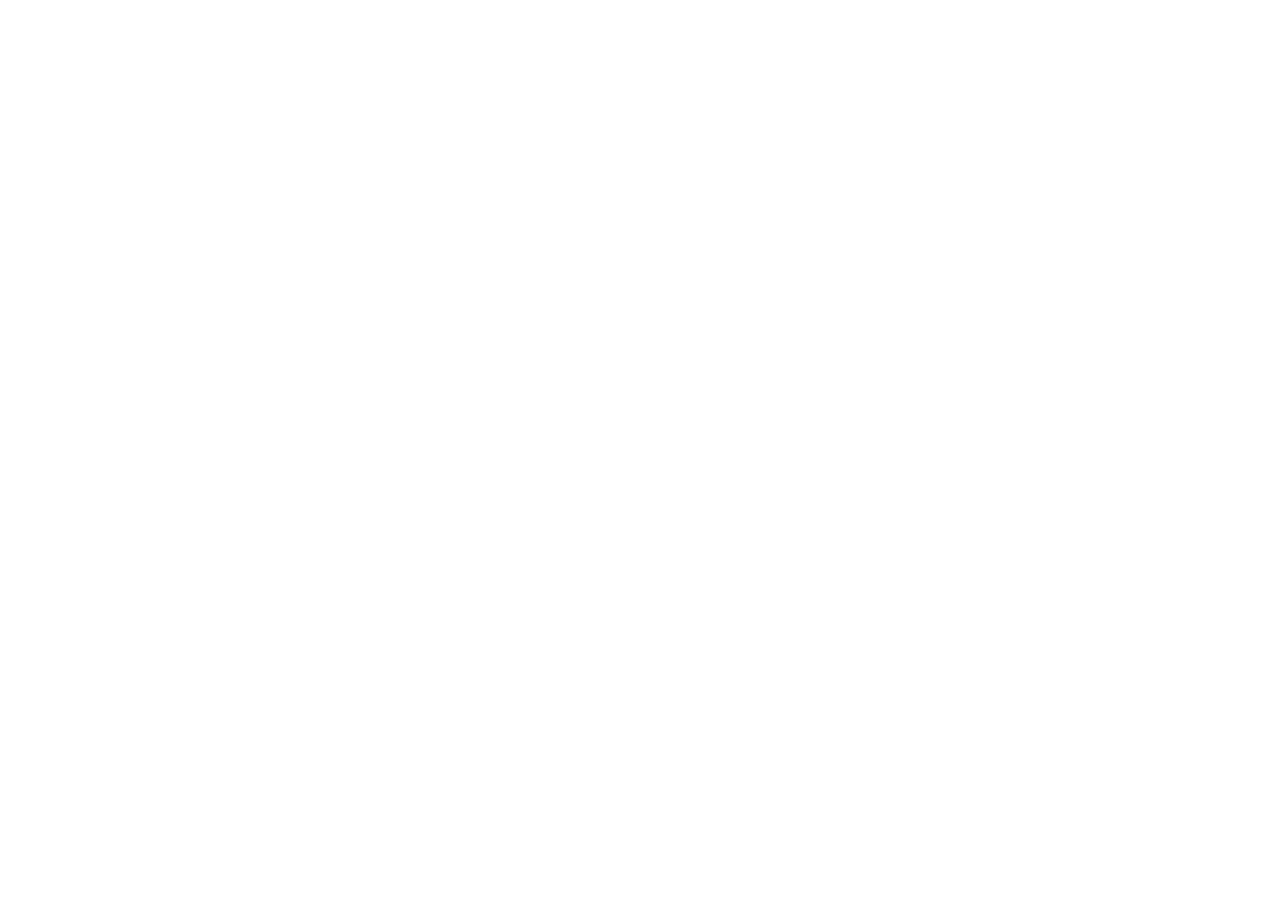
==== index.html @ 59402cd5 "Add files via upload" ====
<!DOCTYPE html>
<html lang="en">
<head>
    <meta charset="UTF-8">
    <meta name="viewport" content="width=device-width, initial-scale=1.0">
    <title>Document</title>
</head>
<body>
    <header>
        
    </header>
    <main>

    </main>
    <footer>

    </footer>
</body>
</html>
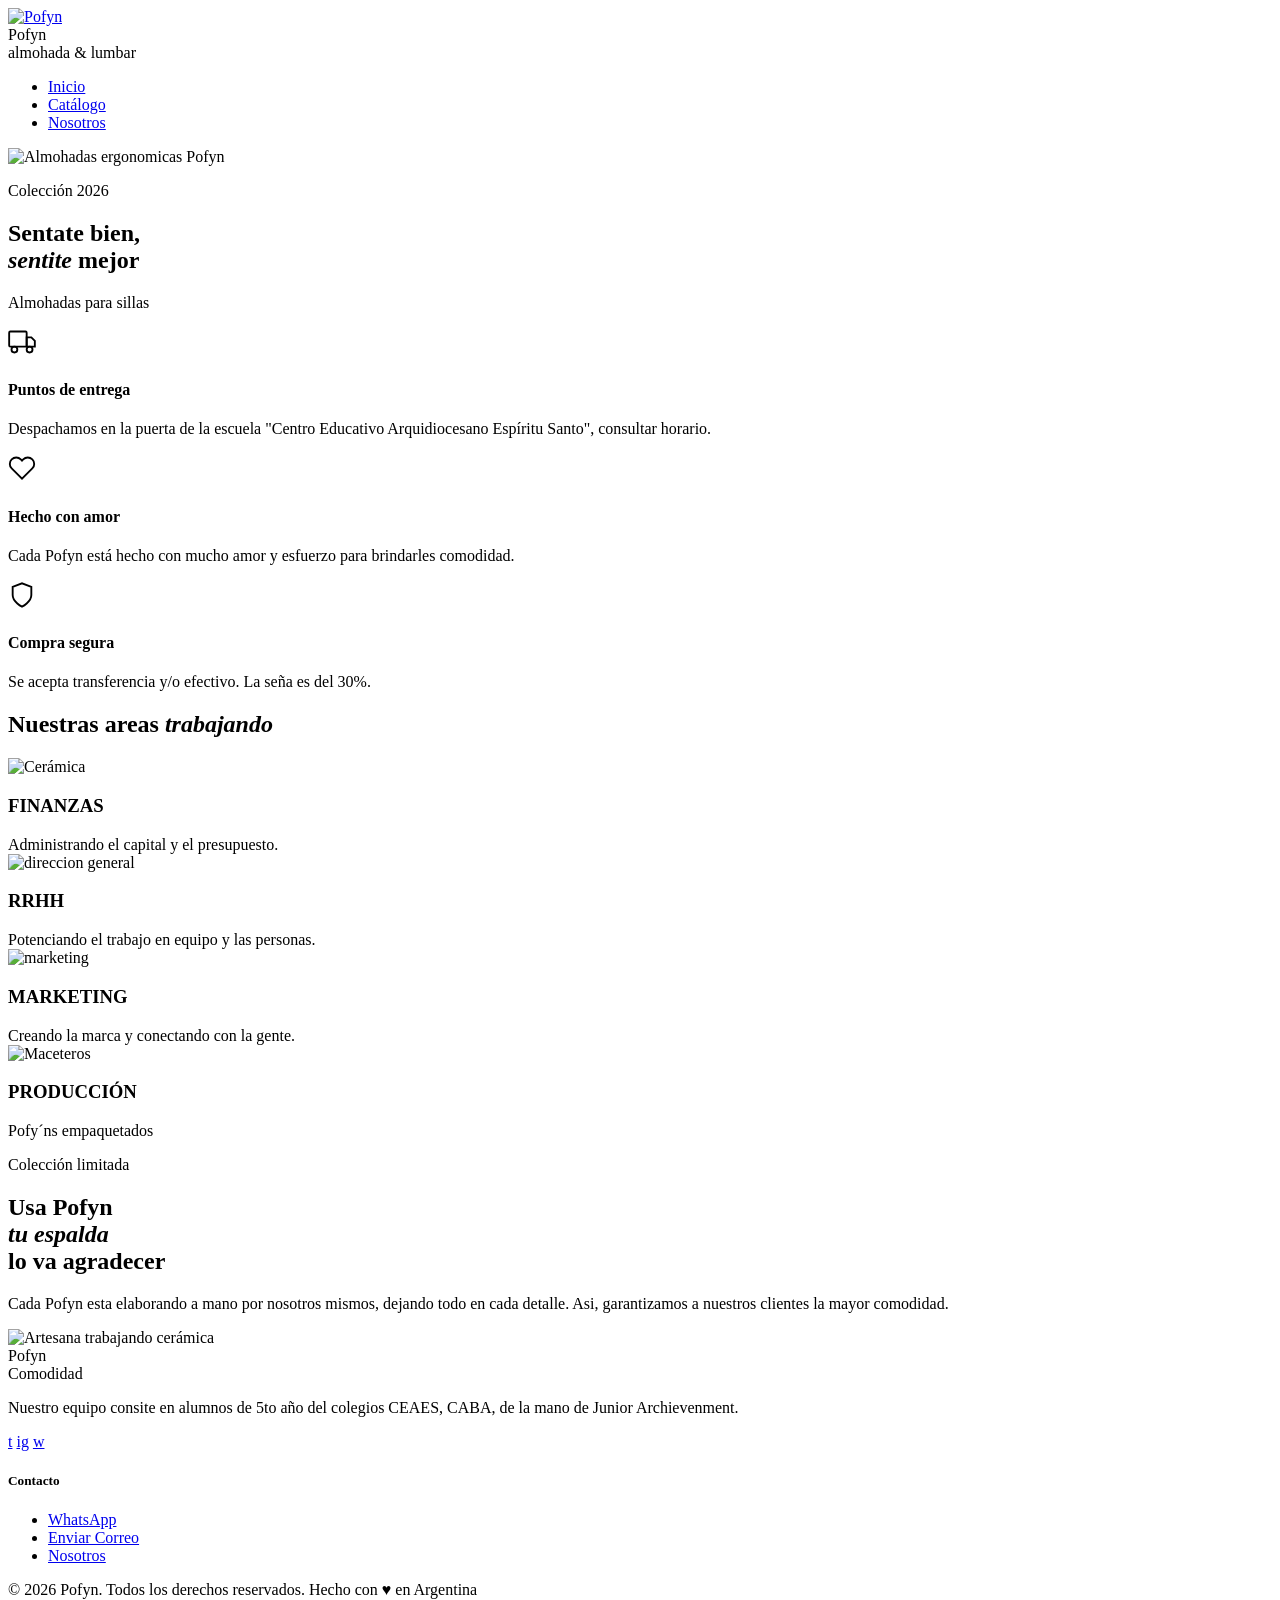
==== commit 88ea6b31: "Add files via upload" ====
--- a/index.html
+++ b/index.html
@@ -1,19 +1,205 @@
-<!DOCTYPE html>
-<html lang="en">
-<head>
-    <meta charset="UTF-8">
-    <meta name="viewport" content="width=device-width, initial-scale=1.0">
-    <title>Document</title>
-</head>
-<body>
-    <header>
-        
-    </header>
-    <main>
-
-    </main>
-    <footer>
-
-    </footer>
-</body>
-</html>+<!DOCTYPE html>
+<html lang="es">
+<head>
+  <meta charset="UTF-8" />
+  <meta name="viewport" content="width=device-width, initial-scale=1.0" />
+  <title>Pofyn — Sentate bien, sentite mejor.</title>
+  <link rel="stylesheet" href="./style/styles.css" />
+</head>
+<body>
+  <!-- ══════════════════════════════════════
+       HEADER
+  ══════════════════════════════════════ -->
+  <header class="site-header">
+    <div class="container nav-inner">
+      <a href="#" class="site-logo-link">
+        <img src="./img/logopofyn.png" alt="Pofyn" class="logo">
+      </a>
+      <div class="site-logo">
+        <div class="logo-main">Pofyn</div>
+        <div class="logo-sub">almohada &amp; lumbar</div>
+      </div>
+    </div>
+
+    <!-- Menu principal -->
+    <nav class="nav-menu">
+      <div class="container">
+        <ul>
+          <li><a href="./index.html" class="active">Inicio</a></li>
+          <li><a href="./catalogo.html">Catálogo</a></li>
+          <li><a href="./nosotros.html">Nosotros</a></li>
+        </ul>
+      </div>
+    </nav>
+  </header>
+
+  <!-- ══════════════════════════════════════
+       HERO
+  ══════════════════════════════════════ -->
+  <section class="hero">
+    <img
+      class="hero-image"
+      src="./img/banner.png"
+      alt="Almohadas ergonomicas Pofyn"
+    />
+    <div class="hero-overlay"></div>
+    <div class="hero-content">
+      <p class="hero-eyebrow">Colección 2026</p>
+      <h1 class="hero-title">
+        Sentate bien,<br><em>sentite</em> mejor
+      </h1>
+      <p class="hero-desc">Almohadas para sillas</p>
+      <div class="hero-actions">
+      </div>
+    </div>
+  </section>
+
+  <!-- ══════════════════════════════════════
+       BENEFICIOS
+  ══════════════════════════════════════ -->
+  <section class="benefits">
+    <div class="container">
+      <div class="benefits-grid">
+
+        <div class="benefit-item">
+          <div class="benefit-icon">
+            <svg width="28" height="28" viewBox="0 0 24 24" fill="none" stroke="currentColor" stroke-width="1.6"><rect x="1" y="3" width="15" height="13" rx="1"/><path d="M16 8h4l3 3v5h-7V8z"/><circle cx="5.5" cy="18.5" r="2.5"/><circle cx="18.5" cy="18.5" r="2.5"/></svg>
+          </div>
+          <div>
+            <h4>Puntos de entrega</h4>
+            <p>Despachamos en la puerta de la escuela "Centro Educativo Arquidiocesano Espíritu Santo", consultar horario.</p>
+          </div>
+        </div>
+
+        <div class="benefit-item">
+          <div class="benefit-icon">
+            <svg width="28" height="28" viewBox="0 0 24 24" fill="none" stroke="currentColor" stroke-width="1.6"><path d="M20.84 4.61a5.5 5.5 0 0 0-7.78 0L12 5.67l-1.06-1.06a5.5 5.5 0 0 0-7.78 7.78l1.06 1.06L12 21.23l7.78-7.78 1.06-1.06a5.5 5.5 0 0 0 0-7.78z"/></svg>
+          </div>
+          <div>
+            <h4>Hecho con amor</h4>
+            <p>Cada Pofyn está hecho con mucho amor y esfuerzo para brindarles comodidad.</p>
+          </div>
+        </div>
+
+        <div class="benefit-item">
+          <div class="benefit-icon">
+            <svg width="28" height="28" viewBox="0 0 24 24" fill="none" stroke="currentColor" stroke-width="1.6"><path d="M12 22s8-4 8-10V5l-8-3-8 3v7c0 6 8 10 8 10z"/></svg>
+          </div>
+          <div>
+            <h4>Compra segura</h4>
+            <p>Se acepta transferencia y/o efectivo. La seña es del 30%.</p>
+          </div>
+        </div>
+
+      </div>
+    </div>
+  </section>
+
+  <!-- ══════════════════════════════════════
+       CATEGORÍAS
+  ══════════════════════════════════════ -->
+  <section class="categories">
+    <div class="container">
+      <div class="section-header">
+        <h2 class="section-title">Nuestras areas <em>trabajando</em></h2>
+      </div>
+
+      <div class="cat-grid">
+        <div class="cat-card">
+          <img src="./img/rrhh.PNG" alt="Cerámica" />
+          <div class="cat-label">
+            <h3>FINANZAS</h3>
+            <span>Administrando el capital y el presupuesto.</span>
+          </div>
+        </div>
+
+        <div class="cat-card">
+          <img src="./img/general.JPG" alt="direccion general" />
+          <div class="cat-label">
+            <h3>RRHH</h3>
+            <span>Potenciando el trabajo en equipo y las personas.</span>
+          </div>
+        </div>
+
+        <div class="cat-card">
+          <img src="./img/mark.JPG" alt="marketing" />
+          <div class="cat-label">
+            <h3>MARKETING</h3>
+            <span>Creando la marca y conectando con la gente.</span>
+          </div>
+        </div>
+
+        <div class="cat-card">
+          <img src="./img/producto.PNG" alt="Maceteros" />
+          <div class="cat-label">
+            <h3>PRODUCCIÓN</h3>
+            <span>Pofy´ns empaquetados</span>
+          </div>
+        </div>
+      </div>
+    </div>
+  </section>
+
+
+  <!-- ══════════════════════════════════════
+       BANNER INTERMEDIO
+  ══════════════════════════════════════ -->
+  <section class="container">
+    <div class="mid-banner">
+      <div class="mid-banner-text">
+        <p class="eyebrow">Colección limitada</p>
+        <h2>Usa Pofyn<br><em>tu espalda</em><br>lo va agradecer</h2>
+        <p>
+          Cada Pofyn esta elaborando a mano por nosotros mismos, dejando todo en cada detalle. Asi, garantizamos a nuestros clientes la mayor comodidad.
+        </p>
+      </div>
+      <div class="mid-banner-image">
+        <img
+          src="./img/fotobanner2.PNG"
+          alt="Artesana trabajando cerámica"
+        />
+      </div>
+    </div>
+  </section>
+
+
+  <!-- ══════════════════════════════════════
+       FOOTER
+  ══════════════════════════════════════ -->
+  <footer class="site-footer">
+    <div class="container">
+      <div class="footer-grid">
+
+        <div class="footer-brand">
+          <div class="logo-footer">Pofyn</div>
+          <div class="logo-footer-sub">Comodidad</div>
+          <p> Nuestro equipo consite en alumnos de 5to año del colegios CEAES, CABA, de la mano de Junior Archievenment.
+          </p>
+          <div class="footer-social">
+            <a href="https://www.tiktok.com/@pofyn.shop?is_from_webapp=1&sender_device=pc" aria-label="Tik Tok">t</a>
+            <a href="https://www.instagram.com/pofyn.shop/" aria-label="Instagram">ig</a>
+            <a href="https://wa.me/5491172375045?text=Hola,%20quisiera%20más%20información" target="_blank" rel="noopener noreferrer" aria-label="WhatsApp">w</a>
+          </div>
+        </div>
+
+        
+        <div class="footer-col">
+          <h5>Contacto</h5>
+          <ul>
+            <li><a href="https://wa.me/5491112345678" target="_blank">WhatsApp</a></li>
+            <li><a href="mailto:pofyn.emprendimiento@gmail.com">Enviar Correo</a></li>
+            <li><a href="./nosotros.html">Nosotros</a></li>
+          </ul>
+        </div>
+
+      </div>
+
+      <div class="footer-bottom">
+        <span>© 2026 Pofyn. Todos los derechos reservados.</span>
+        <span>Hecho con ♥ en Argentina</span>
+      </div>
+    </div>
+  </footer>
+
+</body>
+</html>
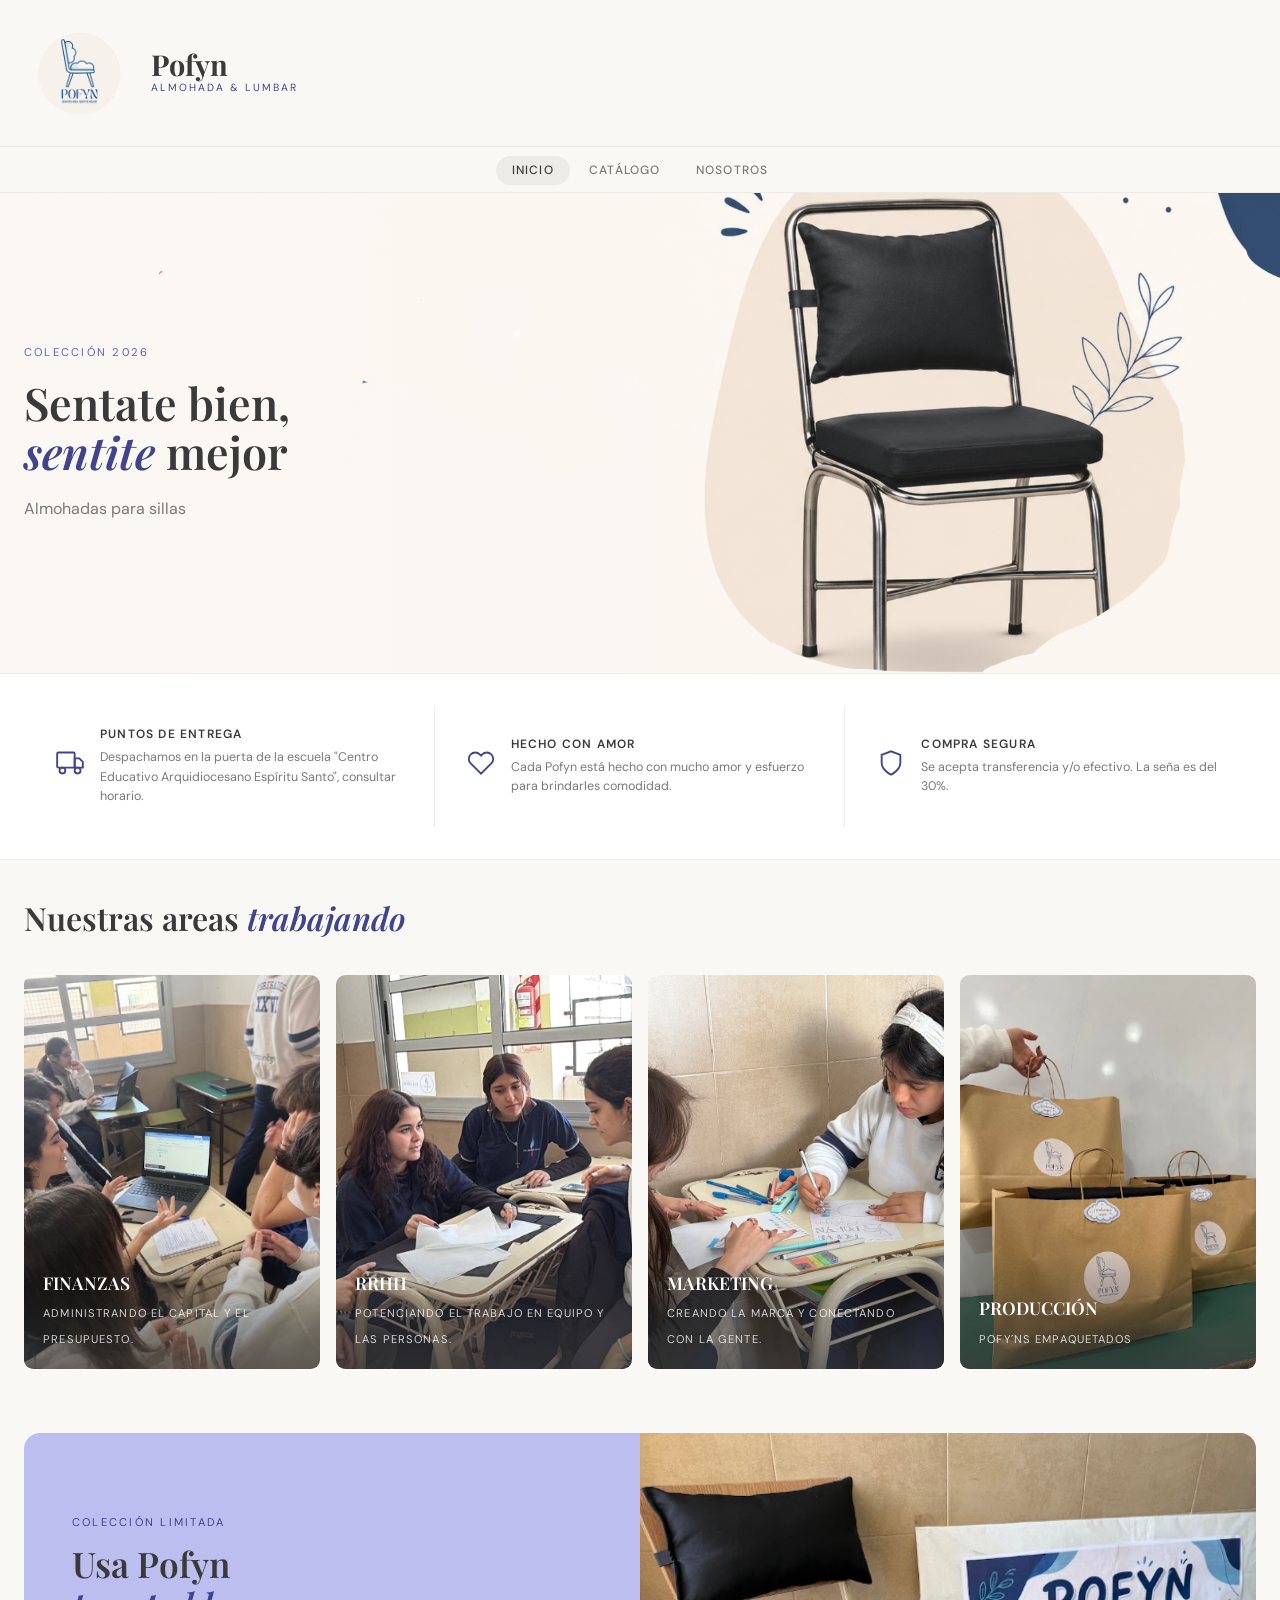
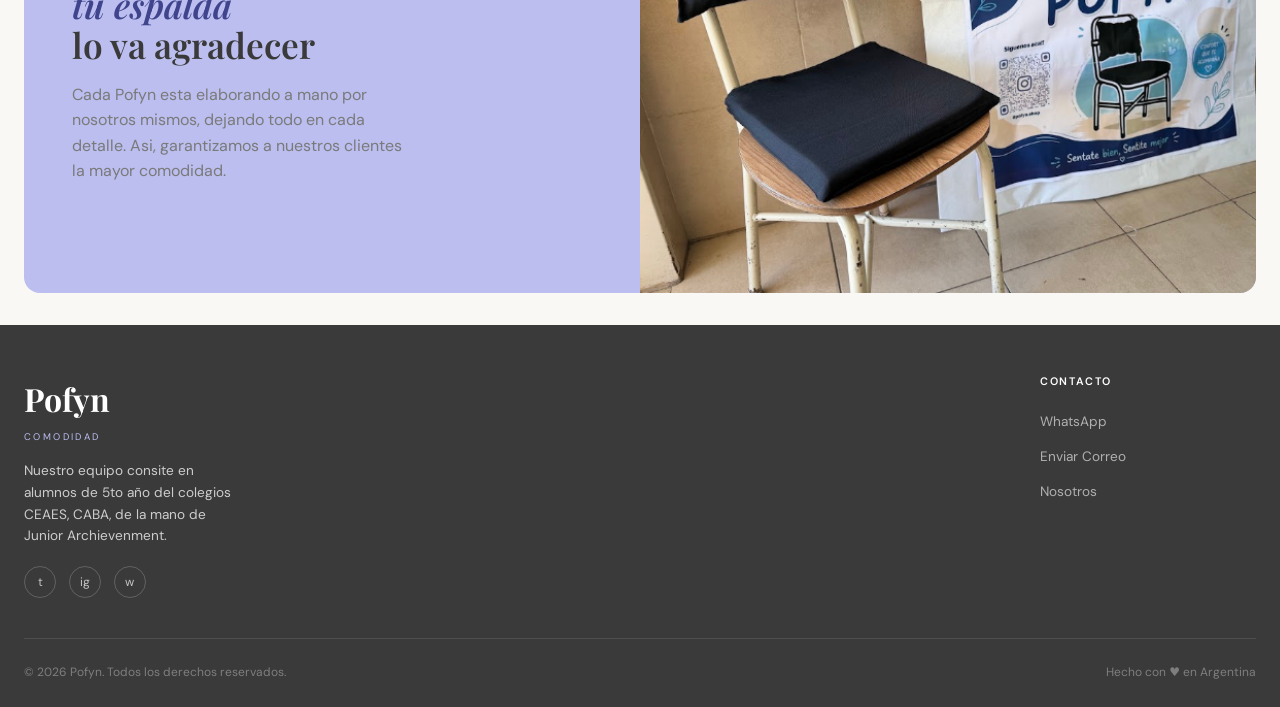
==== commit 400cbf1c: "Add files via upload" ====
--- a/index.html
+++ b/index.html
@@ -173,7 +173,7 @@
         <div class="footer-brand">
           <div class="logo-footer">Pofyn</div>
           <div class="logo-footer-sub">Comodidad</div>
-          <p> Nuestro equipo consite en alumnos de 5to año del colegios CEAES, CABA, de la mano de Junior Archievenment.
+          <p> Nuestro equipo consite en alumnos de 5to año del colegios <a href="https://ceaes.edu.ar/" target="_blank" rel="noopener noreferrer">CEAES</a>, CABA, de la mano de <a href="https://junior.org.ar/" target="_blank" rel="noopener noreferrer">Junior Archievenment.</a>
           </p>
           <div class="footer-social">
             <a href="https://www.tiktok.com/@pofyn.shop?is_from_webapp=1&sender_device=pc" aria-label="Tik Tok">t</a>
--- a/style/styles.css
+++ b/style/styles.css
@@ -0,0 +1,562 @@
+/* ============================================
+   POFYN — Hoja de Estilos (versión simple)
+   ============================================ */
+
+@import url('https://fonts.googleapis.com/css2?family=Playfair+Display:ital,wght@0,400;0,600;0,700;1,400;1,600&family=DM+Sans:wght@300;400;500&display=swap');
+
+/* ── Reset ─────────────────────────────────── */
+* { box-sizing: border-box; margin: 0; padding: 0; }
+body {
+  background: #FAF8F5;
+  color: #3A3A3A;
+  font-family: 'DM Sans', system-ui, sans-serif;
+  font-size: 1rem;
+  line-height: 1.6;
+}
+img { display: block; max-width: 100%; }
+a { color: inherit; text-decoration: none; }
+ul { list-style: none; }
+
+.container {
+  width: 100%;
+  max-width: 1280px;
+  margin-inline: auto;
+  padding-inline: 1.5rem;
+}
+
+/* ============================================
+   HEADER / NAV
+   ============================================ */
+.site-header {
+  background: #FAF8F5;
+  border-bottom: 1px solid #EDEBE8;
+}
+
+.nav-inner {
+  display: flex;
+  align-items: center;
+  gap: 1rem;
+  padding-block: 1.1rem;
+}
+
+.logo { width: 111px; height: auto; }
+
+.site-logo .logo-main {
+  font-family: 'Playfair Display', Georgia, serif;
+  font-size: 1.8rem;
+  font-weight: 700;
+  color: #3A3A3A;
+  line-height: 1;
+}
+
+.site-logo .logo-sub {
+  font-size: 0.65rem;
+  letter-spacing: 0.2em;
+  text-transform: uppercase;
+  color: #3F448C;
+  margin-top: 0.1rem;
+}
+
+.nav-menu {
+  border-top: 1px solid #EDEBE8;
+}
+
+.nav-menu ul {
+  display: flex;
+  justify-content: center;
+  gap: 0.2rem;
+  padding-block: 0.6rem;
+}
+
+.nav-menu a {
+  font-size: 0.75rem;
+  letter-spacing: 0.1em;
+  text-transform: uppercase;
+  font-weight: 500;
+  color: #7A7A7A;
+  padding: 0.4rem 1rem;
+  border-radius: 2rem;
+}
+
+.nav-menu a:hover,
+.nav-menu a.active {
+  background: #EDEBE8;
+  color: #3A3A3A;
+}
+
+/* ============================================
+   HERO
+   ============================================ */
+.hero {
+  position: relative;
+  overflow: hidden;
+  height: 480px;
+}
+
+.hero-image {
+  width: 100%;
+  height: 100%;
+  object-fit: cover;
+  object-position: center 60%;
+}
+
+.hero-overlay {
+  position: absolute;
+  inset: 0;
+  background: linear-gradient(to right, rgba(250,248,245,0.6) 0%, rgba(250,248,245,0.1) 60%);
+}
+
+.catalogo {
+  display: flex;
+  justify-content: center;
+  flex-direction: row;
+}
+
+.tamanio {
+  height: 470px;
+  width: auto;
+}
+
+.hero-content {
+  position: absolute;
+  top: 50%;
+  left: 1.5rem;
+  transform: translateY(-50%);
+  max-width: 520px;
+}
+
+.hero-eyebrow {
+  font-size: 0.7rem;
+  letter-spacing: 0.2em;
+  text-transform: uppercase;
+  color: #5a61bd;
+  margin-bottom: 1rem;
+}
+
+.hero-title {
+  font-family: 'Playfair Display', Georgia, serif;
+  font-size: 2.8rem;
+  font-weight: 600;
+  line-height: 1.1;
+  color: #3A3A3A;
+  margin-bottom: 1.2rem;
+}
+
+.lista{
+  font-size: 0.75em;
+
+}
+
+.hero-title em { font-style: italic; color: #3F448C; }
+
+.hero-desc {
+  
+  color: #7A7A7A;
+  max-width: 360px;
+}
+
+.hero-actions { display: flex; gap: 1rem; flex-wrap: wrap; }
+
+.btn-primary {
+  background: #3F448C;
+  color: white;
+  font-size: 0.78rem;
+  letter-spacing: 0.1em;
+  text-transform: uppercase;
+  font-weight: 500;
+  padding: 0.85rem 2.2rem;
+  border-radius: 2rem;
+  border: 2px solid #3F448C;
+  cursor: pointer;
+  display: inline-block;
+}
+.btn-primary:hover { background: #7178df; border-color: #7178df; }
+
+.btn-outline {
+  background: transparent;
+  color: #3A3A3A;
+  font-size: 0.78rem;
+  letter-spacing: 0.1em;
+  text-transform: uppercase;
+  font-weight: 500;
+  padding: 0.85rem 2.2rem;
+  border-radius: 2rem;
+  border: 2px solid #3A3A3A;
+  cursor: pointer;
+  display: inline-block;
+}
+.btn-outline:hover { border-color: #3F448C; color: #3F448C; }
+
+/* ============================================
+   BENEFICIOS
+   ============================================ */
+.benefits {
+  background: white;
+  border-top: 1px solid #EDEBE8;
+  border-bottom: 1px solid #EDEBE8;
+  padding-block: 2rem;
+}
+
+.benefits-grid {
+  display: grid;
+  grid-template-columns: repeat(auto-fit, minmax(200px, 1fr));
+}
+
+.benefit-item {
+  display: flex;
+  align-items: center;
+  gap: 1rem;
+  padding: 1.2rem 2rem;
+  border-right: 1px solid #EDEBE8;
+}
+.benefit-item:last-child { border-right: none; }
+
+.benefit-icon { color: #3F448C; flex-shrink: 0; }
+
+.benefit-item h4 {
+  font-size: 0.75rem;
+  letter-spacing: 0.1em;
+  text-transform: uppercase;
+  font-weight: 600;
+  color: #3A3A3A;
+  margin-bottom: 0.2rem;
+}
+
+.benefit-item p {
+  font-size: 0.78rem;
+  color: #7A7A7A;
+}
+
+/* ============================================
+   CATEGORÍAS
+   ============================================ */
+.categories { padding-block: 2rem 3rem; }
+
+.section-header {
+  display: flex;
+  align-items: baseline;
+  justify-content: space-between;
+  margin-bottom: 2rem;
+}
+
+.section-title {
+  font-family: 'Playfair Display', Georgia, serif;
+  font-size: 2rem;
+  font-weight: 600;
+  color: #3A3A3A;
+}
+.section-title em { font-style: italic; color: #3F448C; }
+
+.section-link {
+  font-size: 0.75rem;
+  letter-spacing: 0.1em;
+  text-transform: uppercase;
+  color: #3F448C;
+  font-weight: 500;
+  border-bottom: 1px solid #bbbeef;
+}
+
+.cat-grid {
+  display: grid;
+  grid-template-columns: repeat(4, 1fr);
+  gap: 1rem;
+}
+
+.cat-card {
+  position: relative;
+  overflow: hidden;
+  border-radius: 0.6rem;
+  aspect-ratio: 3/4;
+  background: #EDEBE8;
+}
+
+.cat-card img { width: 100%; height: 100%; object-fit: cover; }
+
+.cat-label {
+  position: absolute;
+  bottom: 0; left: 0; right: 0;
+  padding: 2.5rem 1.2rem 1.2rem;
+  background: linear-gradient(to top, rgba(58,58,58,0.7) 0%, transparent 100%);
+  color: white;
+}
+
+.cat-label h3 {
+  font-family: 'Playfair Display', Georgia, serif;
+  font-size: 1.1rem;
+  font-weight: 600;
+  margin-bottom: 0.15rem;
+}
+
+.cat-label span {
+  font-size: 0.7rem;
+  letter-spacing: 0.1em;
+  text-transform: uppercase;
+  opacity: 0.8;
+}
+
+/* ============================================
+   PRODUCTOS DESTACADOS
+   ============================================ */
+.featured { padding-block: 1rem 3rem; }
+
+.products-grid {
+  display: grid;
+  grid-template-columns: repeat(4, 1fr);
+  gap: 1.4rem;
+}
+
+.product-card {
+  background: white;
+  border-radius: 0.6rem;
+  overflow: hidden;
+  border: 1px solid #EDEBE8;
+}
+
+.product-thumb {
+  position: relative;
+  overflow: hidden;
+  aspect-ratio: 1;
+  background: #EDEBE8;
+}
+
+.product-thumb img { width: 100%; height: 100%; object-fit: cover; }
+
+.product-badge {
+  position: absolute;
+  top: 0.75rem; left: 0.75rem;
+  background: #3F448C;
+  color: white;
+  font-size: 0.6rem;
+  letter-spacing: 0.1em;
+  text-transform: uppercase;
+  font-weight: 600;
+  padding: 0.25rem 0.65rem;
+  border-radius: 2rem;
+}
+.product-badge.nuevo { background: #8FAF8A; }
+
+.product-info { padding: 1rem 1.1rem 1.2rem; }
+
+.product-info h4 {
+  font-family: 'Playfair Display', Georgia, serif;
+  font-size: 1rem;
+  font-weight: 600;
+  color: #3A3A3A;
+  margin-bottom: 0.25rem;
+}
+
+.product-info .product-cat {
+  font-size: 0.7rem;
+  letter-spacing: 0.1em;
+  text-transform: uppercase;
+  color: #7A7A7A;
+  margin-bottom: 0.7rem;
+}
+
+.product-footer {
+  display: flex;
+  align-items: center;
+  justify-content: space-between;
+}
+
+.product-price { font-size: 1.05rem; font-weight: 600; color: #C4785A; }
+
+.btn-add {
+  background: #FAF8F5;
+  border: 1px solid #EDEBE8;
+  color: #3A3A3A;
+  font-size: 0.7rem;
+  letter-spacing: 0.08em;
+  text-transform: uppercase;
+  font-weight: 500;
+  padding: 0.45rem 0.9rem;
+  border-radius: 2rem;
+  cursor: pointer;
+}
+.btn-add:hover { background: #C4785A; border-color: #C4785A; color: white; }
+
+/* ============================================
+   BANNER INTERMEDIO
+   ============================================ */
+.mid-banner {
+  margin-block: 1rem 2rem;
+  background: #bbbeef;
+  border-radius: 1rem;
+  overflow: hidden;
+  display: grid;
+  grid-template-columns: 1fr 1fr;
+  align-items: center;
+  min-height: 320px;
+}
+
+.mid-banner-text { padding: 3rem; }
+
+.mid-banner-text .eyebrow {
+  font-size: 0.7rem;
+  letter-spacing: 0.2em;
+  text-transform: uppercase;
+  color: #3F448C;
+  margin-bottom: 0.8rem;
+}
+
+.mid-banner-text h2 {
+  font-family: 'Playfair Display', Georgia, serif;
+  font-size: 2.2rem;
+  font-weight: 600;
+  color: #3A3A3A;
+  line-height: 1.15;
+  margin-bottom: 1rem;
+}
+.mid-banner-text h2 em { font-style: italic; color: #3F448C; }
+
+.mid-banner-text p {
+  color: #7A7A7A;
+  max-width: 340px;
+  margin-bottom: 1.8rem;
+}
+
+.mid-banner-image { height: 100%; min-height: 320px; }
+.mid-banner-image img { width: 100%; height: 100%; object-fit: cover; }
+
+/* ============================================
+   NEWSLETTER
+   ============================================ */
+.newsletter {
+  padding-block: 3rem;
+  text-align: center;
+  border-top: 1px solid #EDEBE8;
+}
+
+.newsletter h2 {
+  font-family: 'Playfair Display', Georgia, serif;
+  font-size: 1.7rem;
+  font-weight: 600;
+  color: #3A3A3A;
+  margin-bottom: 0.5rem;
+}
+
+.newsletter p {
+  color: #7A7A7A;
+  font-size: 0.9rem;
+  margin-bottom: 1.5rem;
+}
+
+.newsletter-form {
+  display: flex;
+  gap: 0.6rem;
+  max-width: 460px;
+  margin-inline: auto;
+}
+
+.newsletter-form input {
+  flex: 1;
+  border: 1px solid #EDEBE8;
+  background: white;
+  border-radius: 2rem;
+  padding: 0.8rem 1.4rem;
+  font-size: 0.9rem;
+  color: #3A3A3A;
+  outline: none;
+}
+.newsletter-form input:focus { border-color: #3F448C; }
+
+/* ============================================
+   FOOTER
+   ============================================ */
+.site-footer {
+  background: #3A3A3A;
+  color: rgba(255,255,255,0.75);
+  padding-block: 3rem 1.5rem;
+}
+
+.footer-grid {
+  display: grid;
+  grid-template-columns: 1fr 1fr;
+  gap: 50rem;
+  margin-bottom: 2.5rem;
+}
+
+.footer-brand .logo-footer {
+  font-family: 'Playfair Display', Georgia, serif;
+  font-size: 2rem;
+  font-weight: 700;
+  color: white;
+  margin-bottom: 0.3rem;
+}
+
+.footer-brand .logo-footer-sub {
+  font-size: 0.6rem;
+  letter-spacing: 0.25em;
+  text-transform: uppercase;
+  color: #bbbeef;
+  margin-bottom: 1rem;
+}
+
+.footer-brand p { font-size: 0.85rem; max-width: 280px; }
+
+.footer-social { display: flex; gap: 0.8rem; margin-top: 1.2rem; }
+
+.footer-social a {
+  width: 2rem; height: 2rem;
+  border: 1px solid rgba(255,255,255,0.2);
+  border-radius: 50%;
+  display: flex; align-items: center; justify-content: center;
+  font-size: 0.75rem;
+  color: rgba(255,255,255,0.7);
+}
+.footer-social a:hover { border-color: #bbbeef; color: #bbbeef; }
+
+.footer-col h5 {
+  font-size: 0.68rem;
+  letter-spacing: 0.15em;
+  text-transform: uppercase;
+  font-weight: 600;
+  color: white;
+  margin-bottom: 1.1rem;
+}
+
+.footer-col ul { display: flex; flex-direction: column; gap: 0.6rem; }
+
+.footer-col a { font-size: 0.85rem; color: rgba(255,255,255,0.6); }
+.footer-col a:hover { color: #bbbeef; }
+
+.footer-bottom {
+  border-top: 1px solid rgba(255,255,255,0.1);
+  padding-top: 1.5rem;
+  display: flex;
+  justify-content: space-between;
+  align-items: center;
+  font-size: 0.75rem;
+  color: rgba(255,255,255,0.35);
+}
+
+/* ============================================
+   RESPONSIVE
+   ============================================ */
+@media (max-width: 1024px) {
+  .cat-grid { grid-template-columns: repeat(2, 1fr); }
+  .products-grid { grid-template-columns: repeat(2, 1fr); }
+  .footer-grid { grid-template-columns: 1fr 1fr; }
+}
+
+@media (max-width: 768px) {
+  .benefits-grid { grid-template-columns: 1fr 1fr; }
+  .benefit-item { border-right: none; border-bottom: 1px solid #EDEBE8; }
+  .benefit-item:nth-child(odd) { border-right: 1px solid #EDEBE8; }
+
+  .mid-banner { grid-template-columns: 1fr; }
+  .mid-banner-image { min-height: 240px; }
+
+  .newsletter-form { flex-direction: column; }
+
+  .footer-grid { grid-template-columns: 1fr 1fr; }
+  .footer-bottom { flex-direction: column; gap: 0.5rem; text-align: center; }
+}
+
+@media (max-width: 500px) {
+  .cat-grid { grid-template-columns: repeat(2, 1fr); gap: 0.6rem; }
+  .products-grid { grid-template-columns: 1fr; }
+  .benefits-grid { grid-template-columns: 1fr; }
+  .benefit-item { border-right: none !important; }
+  .footer-grid { grid-template-columns: 1fr; }
+}
